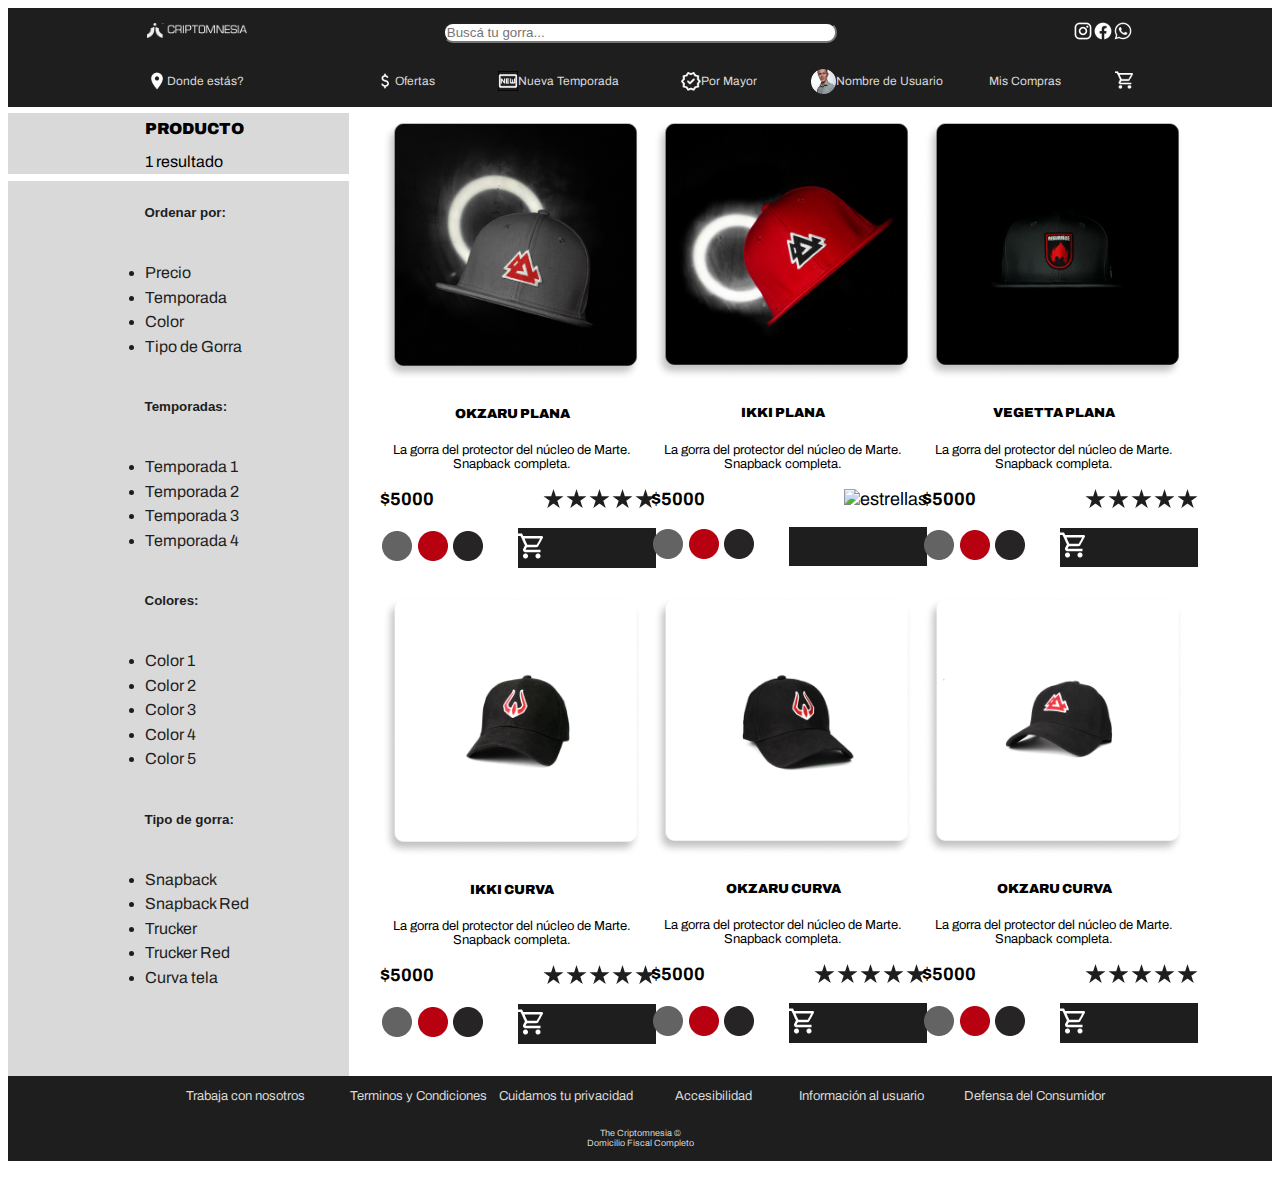
==== pages/Producto.html @ c7fccc79 "Media Query en Móvil Footer" ====
<!DOCTYPE html>
<html lang="es">
  <head>
    <meta charset="UTF-8" />
    <meta http-equiv="X-UA-Compatible" content="IE=edge" />
    <meta name="viewport" content="width=device-width, initial-scale=1.0" />
    <link href="https://cdn.jsdelivr.net/npm/bootstrap@5.3.0/dist/css/bootstrap.min.css" rel="stylesheet" integrity="sha384-9ndCyUaIbzAi2FUVXJi0CjmCapSmO7SnpJef0486qhLnuZ2cdeRhO02iuK6FUUVM" crossorigin="anonymous">
    <link rel="stylesheet" href="../Css/style.css" />
    <link href="https://fonts.googleapis.com/css2?family=Archivo&display=swap"
      rel="stylesheet"/>
    <title>The Criptomnesia ®</title>
  </head>
  <body class="containerbodygrid">
    <header class="header1">
      <div class="separadorheader">
        <div class="itemsheader1">
          <a href="../index.html" target="_blank">
            <img src="../Imagenes/LogoHeader.png" width="100" alt="Logo de la empresa" />
          </a>
        </div>
        <div class="itemsheader2">
          <input
            class="inputbuscador"
            type="text"
            placeholder="Buscá tu gorra..."
          />
        </div>
        <div class="itemsheader3">
          <a href="https://www.instagram.com/criptomnesia_/" target="_blank"
            ><img src="../Imagenes/instagram.png" width="20" alt="Instagram"
          /></a>
          <a href="https://www.instagram.com/criptomnesia_/" target="_blank"
            ><img src="../Imagenes/Facebook.png" width="20" alt="Facebook"
          /></a>
          <a href="https://www.instagram.com/criptomnesia_/" target="_blank"
            ><img src="../Imagenes/Wapp.png" width="20" alt="Wapp"
          /></a>
        </div>
      </div>
        <nav class="navigator">
          <div class="navubication">
            <a href="pages/Donde.html">
              <ul class="ulalineado">
                <li class="lialineado">
                  <img src="../Imagenes/Ubicacion.png" width="20" alt="Ubicación" />
                </li>
                <li class="lialineado">Donde estás?</li>
              </ul>
            </a>
          </div>
          <div class="navshortcuts">
            <a href="">
              <ul class="ulalineado">
              <li class="lialineado">
                <img src="../Imagenes/Oferta.png" width="20" alt="Buscar oferta" />
              </li>
              <li class="lialineado">Ofertas</li>
              </ul>
              </a>
            <a href="">
              <ul class="ulalineado">
                <li class="lialineado">
                <img src="../Imagenes/NuevaTemporada.png" width="20" alt="Buscar nueva temporada"/></li>
                <li class="lialineado"> Nueva Temporada</li>
              </ul>
              </a>
            <a href="">
              <ul class="ulalineado">
               <li class="lialineado">
                <img src="../Imagenes/PorMayor.png" width="20" alt="Buscar por mayor" /></li> 
                <li class="lialineado">Por Mayor
              </li>
              </ul>
              </a>
          </div>
          <div class="navperfil">
            <a href="pages/Mi Cuenta.html">
            <ul class="ulalineado">
             <li class="lialineado">
              <img src="../Imagenes/usuario1.png" width="25" alt="foto de perfil" /></li> 
              <li class="lialineado">Nombre de Usuario
            </li>
            </ul>
            </a>
            <a href="../pages/Mis Compras"><li class="lialineado">Mis Compras   
            </li>
            </a>
          </div>
          <div class="navbuy">
            <span class="spannav">
              <a href=""> <img src="../Imagenes/Carrito.png" width="18" alt="" /></a>
            </span>
          </div>
        </nav>
      </div>
    </header>
    <main class="maingeneral">
      <section class="sitefilter">
        <div class="contenedor1">
          <h3 class="subtitle1"><b>PRODUCTO</b></h3>
          <p class="resultados">1 resultado</p>
        </div>
        <!--Inicio de filtros  -->
        <div class="contenedor1">
          <div class="accordion" id="accordionExample">
            <div class="accordion-item">
              <h2 class="accordion-header">
                <button class="accordion-button" type="button" data-bs-toggle="collapse" data-bs-target="#collapseOne" aria-expanded="true" aria-controls="collapseOne">
                  <b>Ordenar por:</b>
                </button>
              </h2>
              <div id="collapseOne" class="accordion-collapse collapse show" data-bs-parent="#accordionExample">
                <div class="accordion-body">
                  <a href="#"><li class="acordion-option">Precio</li></a>
                  <a href="#"><li class="acordion-option">Temporada</li></a>
                  <a href="#"><li class="acordion-option">Color</li></a>
                  <a href="#"><li class="acordion-option">Tipo de Gorra</li></a>
                </div>
              </div>
            </div>
          </div>  
          <div class="accordion" id="accordionExample">
            <div class="accordion-item">
              <h2 class="accordion-header">
                <button class="accordion-button collapsed" type="button" data-bs-toggle="collapse" data-bs-target="#collapseTwo" aria-expanded="false" aria-controls="collapseTwo">
                  <b>Temporadas:</b>
                </button>
              </h2>
              <div id="collapseTwo" class="accordion-collapse collapse" data-bs-parent="#accordionExample">
                <div class="accordion-body">
                  <a href="#"><li class="acordion-option">Temporada 1</li></a>
                  <a href="#"><li class="acordion-option">Temporada 2</li></a>
                  <a href="#"><li class="acordion-option">Temporada 3</li></a>
                  <a href="#"><li class="acordion-option">Temporada 4</li></a>
                </div> 
              </div>      
            </div>
          </div>      
          <div class="accordion" id="accordionExample">
            <div class="accordion-item">
              <h2 class="accordion-header">
                <button class="accordion-button collapsed" type="button" data-bs-toggle="collapse" data-bs-target="#collapseThree" aria-expanded="false" aria-controls="collapseThree">
                  <b>Colores:</b>
                </button>
              </h2>
              <div id="collapseThree" class="accordion-collapse collapse" data-bs-parent="#accordionExample">
                <div class="accordion-body">
                  <a href="#"><li class="acordion-option">Color 1</li></a>
                  <a href="#"><li class="acordion-option">Color 2</li></a>
                  <a href="#"><li class="acordion-option">Color 3</li></a>
                  <a href="#"><li class="acordion-option">Color 4</li></a>
                  <a href="#"><li class="acordion-option">Color 5</li></a>
                </div>
              </div>
            </div>
          </div>    
          <div class="accordion" id="accordionExample">
            <div class="accordion-item">
              <h2 class="accordion-header">
                <button class="accordion-button collapsed" type="button" data-bs-toggle="collapse" data-bs-target="#collapseFor" aria-expanded="false" aria-controls="collapseFor">
                  <b>Tipo de gorra:</b>
                </button>
              </h2>
              <div id="collapseFor" class="accordion-collapse collapse" data-bs-parent="#accordionExample">
                <div class="accordion-body">
                    <a href="#"><li class="acordion-option">Snapback</li></a>
                    <a href="#"><li class="acordion-option">Snapback Red</li></a>
                    <a href="#"><li class="acordion-option">Trucker</li></a>
                    <a href="#"><li class="acordion-option">Trucker Red</li></a>
                    <a href="#"><li class="acordion-option">Curva tela</li></a>
                </div>
              </div>
            </div>
          </div> 
        </div>
        <!--Fin de filtros  -->
      </section><!-- Inicio de Cards -->
      <section class="product1">
        <div class="card" style="width: 18rem;">
          <a href="pages/Producto.html"><img src="../Imagenes/Gorra1.png" width="260" class="card-img-top1" alt="gorra1"></a>
          <div class="card-body">
            <h5 class="card-title"><b>OKZARU PLANA</b></h5>
            <p class="card-text">La gorra del protector del núcleo de Marte. Snapback completa.</p>
            <p class="precio1"><b>$5000</b><img class="stars" src="../Imagenes/Estrellas.png" alt="estrellas"></p>
            <p class="precio1"><span class="colors"><img class="ubicolor" src="../Imagenes/colorgris.png" alt="color1"><img class="ubicolor" src="../Imagenes/colorrojo.png" alt="color2"><img class="ubicolor" src="../Imagenes/colornegro.png" alt="color3"></span>
            <a href="#" class="btn btn-primary"><img src="../Imagenes/Carrito.png" alt=""></a></p>
          </div>
          </div>
        <div class="card" style="width: 18rem;">
          <a href="pages/Producto.html"><img src="../Imagenes/Gorra2.png" width="260" class="card-img-top1" alt="gorra1"></a>
          <div class="card-body">
            <h5 class="card-title"><b>IKKI PLANA</b></h5>
            <p class="card-text">La gorra del protector del núcleo de Marte. Snapback completa.</p>
            <p class="precio1"><b>$5000</b><img class="stars" src="Imagenes/Estrellas.png" alt="estrellas"></p>
            <p class="precio1"><span class="colors"><img class="ubicolor" src="../Imagenes/colorgris.png" alt="color1"><img class="ubicolor" src="../Imagenes/colorrojo.png" alt="color2"><img class="ubicolor" src="../Imagenes/colornegro.png" alt="color3"></span>
            <a href="#" class="btn btn-primary"><img src="Imagenes/Carrito.png" alt=""></a></p>
            </div>  
          </div>
        <div class="card" style="width: 18rem;">
          <a href="pages/Producto.html"><img src="../Imagenes/Gorra3.png" width="260" class="card-img-top1" alt="gorra1"></a>
          <div class="card-body">
            <h5 class="card-title"><b>VEGETTA PLANA</b></h5>
            <p class="card-text">La gorra del protector del núcleo de Marte. Snapback completa.</p>
            <p class="precio1"><b>$5000</b><img class="stars" src="../Imagenes/Estrellas.png" alt="estrellas"></p>
            <p class="precio1"><span class="colors"><img class="ubicolor" src="../Imagenes/colorgris.png" alt="color1"><img class="ubicolor" src="../Imagenes/colorrojo.png" alt="color2"><img class="ubicolor" src="../Imagenes/colornegro.png" alt="color3"></span>
            <a href="#" class="btn btn-primary"><img src="../Imagenes/Carrito.png" alt=""></a></p>
          </div>
          </div>
        <div class="card" style="width: 18rem;">
          <a href="pages/Producto.html"><img src="../Imagenes/Gorra4.png" width="260" class="card-img-top1" alt="gorra1"></a>
          <div class="card-body">
            <h5 class="card-title"><b>IKKI CURVA</b></h5>
            <p class="card-text">La gorra del protector del núcleo de Marte. Snapback completa.</p>
            <p class="precio1"><b>$5000</b><img class="stars" src="../Imagenes/Estrellas.png" alt="estrellas"></p>
            <p class="precio1"><span class="colors"><img class="ubicolor" src="../Imagenes/colorgris.png" alt="color1"><img class="ubicolor" src="../Imagenes/colorrojo.png" alt="color2"><img class="ubicolor" src="../Imagenes/colornegro.png" alt="color3"></span>
            <a href="#" class="btn btn-primary"><img src="../Imagenes/Carrito.png" alt=""></a></p>
          </div>
        </div> 
        <div class="card" style="width: 18rem;">
          <a href="pages/Producto.html"><img src="../Imagenes/Gorra5.png" width="260" class="card-img-top1" alt="gorra1"></a>
          <div class="card-body">
            <h5 class="card-title"><b>OKZARU CURVA</b></h5>
            <p class="card-text">La gorra del protector del núcleo de Marte. Snapback completa.</p>
            <p class="precio1"><b>$5000</b><img class="stars" src="../Imagenes/Estrellas.png" alt="estrellas"></p>
            <p class="precio1"><span class="colors"><img class="ubicolor" src="../Imagenes/colorgris.png" alt="color1"><img class="ubicolor" src="../Imagenes/colorrojo.png" alt="color2"><img class="ubicolor" src="../Imagenes/colornegro.png" alt="color3"></span>
            <a href="#" class="btn btn-primary"><img src="../Imagenes/Carrito.png" alt=""></a></p>
          </div>
        </div>  
        <div class="card" style="width: 18rem;">
          <a href="pages/Producto.html"><img src="../Imagenes/Gorra6.png" width="260" class="card-img-top1" alt="gorra1"></a>
          <div class="card-body">
            <h5 class="card-title"><b>OKZARU CURVA</b></h5>
            <p class="card-text">La gorra del protector del núcleo de Marte. Snapback completa.</p>
            <p class="precio1"><b>$5000</b><img class="stars" src="../Imagenes/Estrellas.png" alt="estrellas"></p>
            <p class="precio1"><span class="colors"><img class="ubicolor" src="../Imagenes/colorgris.png" alt="color1"><img class="ubicolor" src="../Imagenes/colorrojo.png" alt="color2"><img class="ubicolor" src="../Imagenes/colornegro.png" alt="color3"></span>
            <a href="#" class="btn btn-primary"><img src="../Imagenes/Carrito.png" alt=""></a></p>
          </div><!-- Fin de Cards -->
        </div>
      </section>
    </main>
    <footer class="footernegro"><!-- Inicio Footer  -->
      <div class="footerinfo">
          <p class="info1"><a href="#"> Trabaja con nosotros</a></p>
          <p class="info1"><a href="#"> Terminos y Condiciones</a></p>
          <p class="info1"><a href="#"> Cuidamos tu privacidad</a></p>
          <p class="info1"><a href="#"> Accesibilidad</a></p>
          <p class="info1"><a href="#"> Información al usuario</a></p>
          <p class="info1"><a href="#"> Defensa del Consumidor</a></p>
      </div>
      <div class="footercr">
        <p class="info2">The Criptomnesia ©</p>
        <p class="info2">Domicilio Fiscal Completo</p>
      </div><!-- Fin Footer -->
    </footer>
  <script src="https://cdn.jsdelivr.net/npm/bootstrap@5.3.0/dist/js/bootstrap.bundle.min.js" integrity="sha384-geWF76RCwLtnZ8qwWowPQNguL3RmwHVBC9FhGdlKrxdiJJigb/j/68SIy3Te4Bkz" crossorigin="anonymous"></script>  
  </body>
</html>
---- Css/style.css ----
@media (min-width: 1024px) {
  .containerbodygrid {
    display: grid;
    margin-bottom: 3%;
  }

  .header1 {
    background-color: #1e1e1e;
    font-family: "Archivo", sans-serif;
    list-style-type: none;
  }

  .separadorheader {
    display: grid;
    grid-template-columns: 30% 40% 30%;
    justify-content: center;
    align-content: center;
    padding: 1%;
    margin-left: 10%;
    margin-right: 10%;
  }

  .itemsheader1 {
    display: flex;
    justify-self: left;
    align-self: center;
  }

  .itemsheader2 {
    display: flex;
    justify-self: space-around;
    align-self: center;
  }

  .inputbuscador {
    width: 100%;
    border-radius: 10px;
  }

  .itemsheader3 {
    display: flex;
    justify-self: right;
    align-self: center;
    margin-left: 100px;
  }
  .imgredes {
    margin-left: 500px;
    margin-right: 500px;
  }

  .navperfil {
    display: flex;
    flex-wrap: wrap;
    align-items: center;
    justify-content: space-around;
  }

  .navbuy {
    display: flex;
    flex-wrap: wrap;
    align-items: center;
    justify-content: right;
  }

  .ulalineado {
    display: flex;
    margin: 0;
    padding: 0;
  }

  .navubication {
    display: flex;
    align-items: center;
    justify-content: left;
    margin: 0;
    padding: 0;
  }
  .lialineado {
    display: flex;
    align-self: center;
    text-align: center;
  }
  .card {
    font-family: "Archivo", sans-serif;
    text-align: center;
    justify-content: center;
    border: none;
    padding: 2%;
  }
  .card-body {
    padding: 0;
    margin: 0;
  }
  .card-text {
    font-size: small;
  }
  .btn-primary {
    background-color: #1e1e1e;
    border-color: #1e1e1e;
    justify-content: right;
  }

  .btn:hover {
    background-color: gray;
    color: none;
    border-color: gray;
  }
  .navigator {
    background-color: #1e1e1e;
    display: grid;
    grid-template-columns: 20% 45% 30% 05%;
    justify-content: center;
    align-content: center;
    margin-left: 10%;
    margin-right: 10%;
    font-size: 09pt;
    padding: 1%;
  }
  .navshortcuts {
    display: flex;
    flex-wrap: wrap;
    align-items: center;
    justify-content: space-around;
  }
  .boton_header {
    background-color: #1e1e1e;
  }
  .product1 {
    margin: 01%;
    margin-right: 10%;
    display: grid;
    grid-template-columns: 33% 33% 33%;
    justify-content: center;
  }
  .contenedor1 {
    background-color: #d9d9d9;
    margin-top: 02%;
  }
  .subtitle1 {
    font-family: "Archivo", sans-serif;
    font-size: medium;
    margin-left: 40%;
    text-align: left;
    margin-top: 2%;
  }
  .resultados {
    font-family: "Archivo", sans-serif;
    font-size: medium;
    margin-left: 40%;
  }

  .maingeneral {
    display: grid;
    grid-template-columns: 27% 73%;
    justify-content: center;
  }

  .sitefilter {
    display: grid;
    grid-template-rows: 7% 93%;
  }
  .precio1 {
    display: grid;
    grid-template-columns: 50% 50%;
    font-size: large;
    text-align: left;
    margin-left: 4%;
  }

  .stars {
    justify-self: right;
  }

  .colors {
    justify-content: left;
    align-items: center;
  }

  .ubicolor {
    margin: 2%;
    align-content: center;
  }

  .accordion-header {
    font-family: "Archivo", sans-serif;
    font-size: medium;
    margin-left: 40%;
  }
  .accordion-body {
    font-family: "Archivo", sans-serif;
    margin-left: 40%;
    color: #1e1e1e;
    outline: none;
    padding: 5%;
    padding-left: 0;
  }

  .acordion-option {
    font-family: "Archivo", sans-serif;
    text-decoration: none;
    color: #1e1e1e;
    font-size: medium;
    padding: 2%;
    padding-left: 0;
  }

  .info1 {
    font-family: "Archivo", sans-serif;
    font-weight: 400;
    color: #d9d9d9;
    font-size: small;
    text-align: center;
    margin: 0%;
  }
  .accordion-item {
    border: none;
    background-color: #d9d9d9;
  }

  .accordion-button {
    border: none;
    color: #1e1e1e;
    background-color: #d9d9d9;
    outline: none;
    padding: 5%;
    padding-left: 0;
  }

  .accordion-button:focus {
    outline: none;
    box-shadow: none;
  }

  .accordion-button[aria-expanded="true"] {
    background-color: transparent;
    color: #1e1e1e;
  }

  .info2 {
    font-family: "Archivo", sans-serif;
    font-weight: 400;
    color: #d9d9d9;
    font-size: xx-small;
    text-align: center;
    margin: 0%;
  }

  .footernegro {
    background-color: #1e1e1e;
    display: grid;
  }

  .footerinfo {
    display: grid;
    grid-template-columns: 20% 15% 15% 15% 15% 20%;
    padding: 1%;
    margin-left: 10%;
    margin-right: 10%;
  }

  .footercr {
    justify-content: center;
    text-align: center;
    padding: 1%;
    margin-left: 10%;
    margin-right: 10%;
  }

  a:link {
    text-decoration: none;
    color: #d9d9d9;
    align-items: center;
    align-content: center;
    justify-content: center;
  }
  a:hover {
    color: #d9d9d9;
    font-family: "Archivo", sans-serif;
    text-decoration: none;
  }
  a:visited {
    color: #d9d9d9;
    font-family: "Archivo", sans-serif;
    text-decoration: none;
  }
}
@media (min-width: 768px) and (max-width: 1024px) {
  /* Estilos para tablet */
  .containerbodygrid {
    display: grid;
    margin-bottom: 3%;
  }

  .header1 {
    background-color: #1e1e1e;
    font-family: "Archivo", sans-serif;
    list-style-type: none;
  }

  .separadorheader {
    display: grid;
    grid-template-columns: 30% 40% 30%;
    justify-content: center;
    align-content: center;
    padding: 1%;
    margin-left: 5%;
    margin-right: 5%;
  }

  .itemsheader1 {
    display: flex;
    justify-self: left;
    align-self: center;
  }

  .itemsheader2 {
    display: flex;
    justify-self: space-around;
    align-self: center;
  }

  .inputbuscador {
    width: 100%;
    border-radius: 10px;
  }

  .itemsheader3 {
    display: flex;
    justify-self: right;
    align-self: center;
    margin-left: 100px;
  }
  .imgredes {
    margin-left: 500px;
    margin-right: 500px;
  }

  .navperfil {
    display: flex;
    flex-wrap: wrap;
    align-items: center;
    justify-content: space-around;
  }

  .navbuy {
    display: flex;
    flex-wrap: wrap;
    align-items: center;
    justify-content: right;
  }

  .ulalineado {
    display: flex;
    margin: 0;
    padding: 0;
  }

  .navubication {
    display: flex;
    align-items: center;
    justify-content: left;
    margin: 0;
    padding: 0;
  }
  .lialineado {
    display: flex;
    align-self: center;
    text-align: center;
  }
  .card {
    font-family: "Archivo", sans-serif;
    text-align: center;
    justify-content: right;
    border: none;
    padding: 2%;
  }
  .card-body {
    padding: 0;
    margin: 0;
  }
  .card-text {
    font-size: small;
  }
  .btn-primary {
    background-color: #1e1e1e;
    border-color: #1e1e1e;
    justify-content: right;
  }

  .btn:hover {
    background-color: gray;
    color: none;
    border-color: gray;
  }
  .navigator {
    background-color: #1e1e1e;
    display: grid;
    grid-template-columns: 20% 45% 30% 05%;
    justify-content: center;
    align-content: center;
    margin-left: 5%;
    margin-right: 5%;
    font-size: 09pt;
    padding: 1%;
  }
  .navshortcuts {
    display: flex;
    flex-wrap: wrap;
    align-items: center;
    justify-content: space-around;
  }
  .boton_header {
    background-color: #1e1e1e;
  }
  .product1 {
    margin: 01%;
    margin-right: 5%;
    display: grid;
    grid-template-columns: 50% 50%;
    justify-content: right;
  }
  .contenedor1 {
    background-color: #d9d9d9;
    margin-top: 02%;
  }
  .subtitle1 {
    font-family: "Archivo", sans-serif;
    font-size: medium;
    margin-left: 25%;
    text-align: left;
    margin-top: 2%;
  }
  .resultados {
    font-family: "Archivo", sans-serif;
    font-size: medium;
    margin-left: 25%;
  }

  .maingeneral {
    display: grid;
    grid-template-columns: 27% 73%;
    justify-content: center;
  }

  .sitefilter {
    display: grid;
    grid-template-rows: 7% 93%;
  }
  .precio1 {
    display: grid;
    grid-template-columns: 50% 50%;
    font-size: large;
    text-align: left;
    margin-left: 4%;
  }

  .stars {
    justify-self: right;
  }

  .colors {
    justify-content: left;
    align-items: center;
  }

  .ubicolor {
    margin: 2%;
    align-content: center;
  }

  .accordion-header {
    font-family: "Archivo", sans-serif;
    font-size: medium;
    margin-left: 25%;
  }
  .accordion-body {
    font-family: "Archivo", sans-serif;
    margin-left: 25%;
    color: #1e1e1e;
    outline: none;
    padding: 5%;
    padding-left: 0;
  }

  .acordion-option {
    font-family: "Archivo", sans-serif;
    text-decoration: none;
    color: #1e1e1e;
    font-size: medium;
    padding: 2%;
    padding-left: 0;
  }

  .info1 {
    font-family: "Archivo", sans-serif;
    font-weight: 400;
    color: #d9d9d9;
    font-size: x-small;
    text-align: center;
    margin: 0%;
  }
  .accordion-item {
    border: none;
    background-color: #d9d9d9;
  }

  .accordion-button {
    border: none;
    color: #1e1e1e;
    background-color: #d9d9d9;
    outline: none;
    padding: 5%;
    padding-left: 0;
  }

  .accordion-button:focus {
    outline: none;
    box-shadow: none;
  }

  .accordion-button[aria-expanded="true"] {
    background-color: transparent;
    color: #1e1e1e;
  }

  .info2 {
    font-family: "Archivo", sans-serif;
    font-weight: 400;
    color: #d9d9d9;
    font-size: xx-small;
    text-align: center;
    margin: 0%;
  }

  .footernegro {
    background-color: #1e1e1e;
    display: grid;
  }

  .footerinfo {
    display: grid;
    grid-template-columns: 20% 15% 15% 15% 15% 20%;
    padding: 1%;
    margin-left: 5%;
    margin-right: 5%;
  }

  .footercr {
    justify-content: center;
    text-align: center;
    padding: 1%;
    margin-left: 5%;
    margin-right: 5%;
  }

  a:link {
    text-decoration: none;
    color: #d9d9d9;
    align-items: center;
    align-content: center;
    justify-content: center;
  }
  a:hover {
    color: #d9d9d9;
    font-family: "Archivo", sans-serif;
    text-decoration: none;
  }
  a:visited {
    color: #d9d9d9;
    font-family: "Archivo", sans-serif;
    text-decoration: none;
  }
}
@media (max-width: 768px) {
  /* Estilos para tablet */
  .containerbodygrid {
    display: grid;
    margin-bottom: 3%;
  }

  .header1 {
    background-color: #1e1e1e;
    font-family: "Archivo", sans-serif;
    list-style-type: none;
  }

  .separadorheader {
    display: grid;
    grid-template-columns: 50% 50%;
    justify-content: center;
    align-content: center;
    padding: 1%;
    margin-left: 2%;
    margin-right: 2%;
  }

  .itemsheader1 {
    display: flex;
    justify-self: left;
    align-self: center;
  }

  .itemsheader2 {
    display: none;
  }

  .inputbuscador {
    width: none;
    border-radius: 10px;
  }

  .itemsheader3 {
    display: flex;
    justify-self: right;
    align-self: center;
    margin-left: 5%;
  }
  .imgredes {
    margin-left: 500px;
    margin-right: 500px;
  }

  .navperfil {
    display: flex;
    flex-wrap: wrap;
    align-items: center;
    justify-content: space-around;
  }

  .navbuy {
    display: flex;
    flex-wrap: wrap;
    align-items: center;
    justify-content: right;
  }

  .ulalineado {
    display: flex;
    margin: 0;
    padding: 0;
  }

  .navubication {
    display: flex;
    align-items: center;
    justify-content: left;
    margin: 0;
    padding: 0;
  }
  .lialineado {
    display: flex;
    align-self: center;
    text-align: center;
  }
  .card {
    font-family: "Archivo", sans-serif;
    text-align: center;
    justify-content: right;
    border: none;
    padding: 2%;
  }
  .card-body {
    padding: 0;
    margin: 0;
  }
  .card-text {
    font-size: small;
  }
  .btn-primary {
    background-color: #1e1e1e;
    border-color: #1e1e1e;
    justify-content: right;
  }

  .btn:hover {
    background-color: gray;
    color: none;
    border-color: gray;
  }
  .navigator {
    background-color: #1e1e1e;
    display: grid;
    grid-template-columns: 20% 45% 30% 05%;
    justify-content: center;
    align-content: center;
    margin-left: 5%;
    margin-right: 5%;
    font-size: 09pt;
    padding: 1%;
  }
  .navshortcuts {
    display: flex;
    flex-wrap: wrap;
    align-items: center;
    justify-content: space-around;
  }
  .boton_header {
    background-color: #1e1e1e;
  }
  .product1 {
    margin: 01%;
    margin-right: 5%;
    display: grid;
    grid-template-columns: 100%;
    justify-content: right;
  }
  .contenedor1 {
    background-color: #d9d9d9;
    margin-top: 00%;
  }
  .subtitle1 {
    font-family: "Archivo", sans-serif;
    font-size: medium;
    margin-left: 25%;
    text-align: left;
    margin-top: 0%;
  }
  .resultados {
    font-family: "Archivo", sans-serif;
    font-size: medium;
    margin-left: 25%;
  }

  .maingeneral {
    display: grid;
    grid-template-rows: 30px auto;
    justify-content: center;
  }

  .sitefilter {
    display: grid;
    grid-template-rows: auto;
  }
  .precio1 {
    display: grid;
    grid-template-columns: 50% 50%;
    font-size: small;
    text-align: left;
    margin-left: none;
  }

  .stars {
    justify-self: right;
  }

  .colors {
    justify-content: left;
    align-items: center;
  }

  .ubicolor {
    margin: 2%;
    align-content: center;
  }

  .accordion-header {
    font-family: "Archivo", sans-serif;
    font-size: medium;
    margin-left: 25%;
  }
  .accordion-body {
    font-family: "Archivo", sans-serif;
    margin-left: 25%;
    color: #1e1e1e;
    outline: none;
    padding: 5%;
    padding-left: 0;
  }

  .acordion-option {
    font-family: "Archivo", sans-serif;
    text-decoration: none;
    color: #1e1e1e;
    font-size: medium;
    padding: 2%;
    padding-left: 0;
  }

  .info1 {
    font-family: "Archivo", sans-serif;
    font-weight: 400;
    color: #d9d9d9;
    font-size: x-small;
    text-align: center;
    padding: 2%;
    margin: 2%;
  }
  .accordion-item {
    border: none;
    background-color: #d9d9d9;
  }

  .accordion-button {
    border: none;
    color: #1e1e1e;
    background-color: #d9d9d9;
    outline: none;
    padding: 5%;
    padding-left: 0;
  }

  .accordion-button:focus {
    outline: none;
    box-shadow: none;
  }

  .accordion-button[aria-expanded="true"] {
    background-color: transparent;
    color: #1e1e1e;
  }

  .info2 {
    font-family: "Archivo", sans-serif;
    font-weight: 400;
    color: #d9d9d9;
    font-size: xx-small;
    text-align: center;
    margin: 0%;
  }

  .footernegro {
    background-color: #1e1e1e;
    display: grid;
  }

  .footerinfo {
    display: grid;
    grid-template-columns: 30% 40% 30%;
    padding: 1%;
    margin-left: 1%;
    margin-right: 1%;
    border: 1px;
    border-right: 0px;
    border-left: 0px;
    border-color: #d9d9d9;
    border-style: solid;
  }

  .footercr {
    justify-content: center;
    text-align: center;
    padding: 1%;
    margin-left: 1%;
    margin-right: 1%;
  }

  a:link {
    text-decoration: none;
    color: #d9d9d9;
    align-items: center;
    align-content: center;
    justify-content: center;
  }
  a:hover {
    color: #d9d9d9;
    font-family: "Archivo", sans-serif;
    text-decoration: none;
  }
  a:visited {
    color: #d9d9d9;
    font-family: "Archivo", sans-serif;
    text-decoration: none;
  }
}
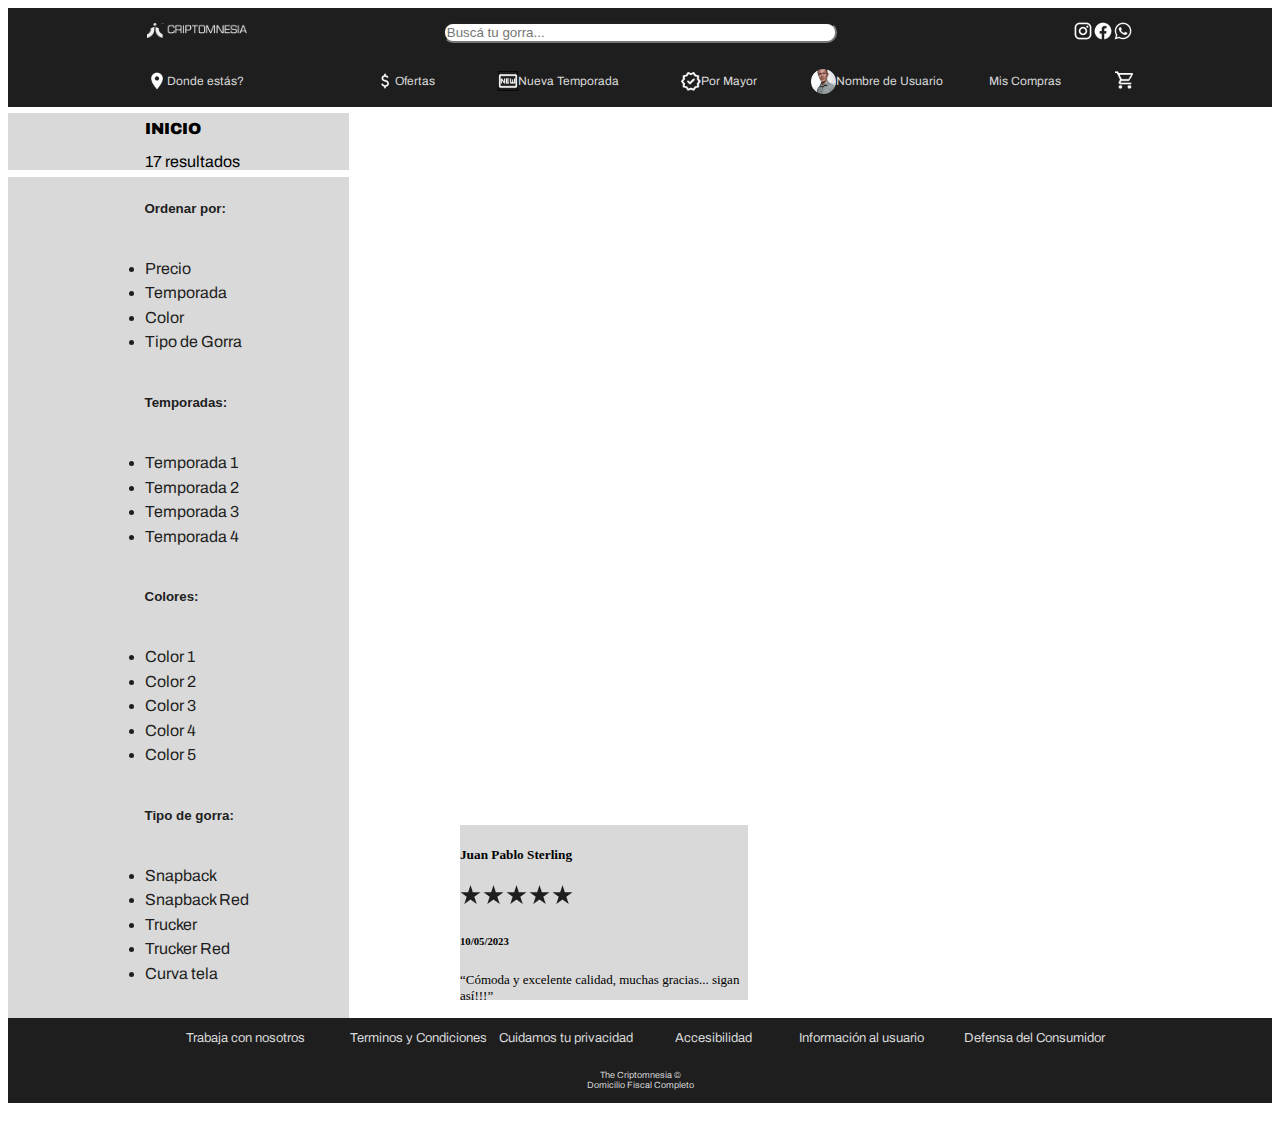
==== commit d60c27f7: "Main de Page-Producto" ====
--- a/pages/Producto.html
+++ b/pages/Producto.html
@@ -96,10 +96,10 @@
     </header>
     <main class="maingeneral">
       <section class="sitefilter">
-        <div class="contenedor1">
-          <h3 class="subtitle1"><b>PRODUCTO</b></h3>
-          <p class="resultados">1 resultado</p>
-        </div>
+        <div class="contenedor1"><!-- Inicio Donde estoy -->
+            <h3 class="subtitle1"><b>INICIO</b></h3>
+            <p class="resultados">17 resultados</p>
+          </div>
         <!--Inicio de filtros  -->
         <div class="contenedor1">
           <div class="accordion" id="accordionExample">
@@ -173,70 +173,19 @@
             </div>
           </div> 
         </div>
-        <!--Fin de filtros  -->
-      </section><!-- Inicio de Cards -->
-      <section class="product1">
-        <div class="card" style="width: 18rem;">
-          <a href="pages/Producto.html"><img src="../Imagenes/Gorra1.png" width="260" class="card-img-top1" alt="gorra1"></a>
-          <div class="card-body">
-            <h5 class="card-title"><b>OKZARU PLANA</b></h5>
-            <p class="card-text">La gorra del protector del núcleo de Marte. Snapback completa.</p>
-            <p class="precio1"><b>$5000</b><img class="stars" src="../Imagenes/Estrellas.png" alt="estrellas"></p>
-            <p class="precio1"><span class="colors"><img class="ubicolor" src="../Imagenes/colorgris.png" alt="color1"><img class="ubicolor" src="../Imagenes/colorrojo.png" alt="color2"><img class="ubicolor" src="../Imagenes/colornegro.png" alt="color3"></span>
-            <a href="#" class="btn btn-primary"><img src="../Imagenes/Carrito.png" alt=""></a></p>
-          </div>
-          </div>
-        <div class="card" style="width: 18rem;">
-          <a href="pages/Producto.html"><img src="../Imagenes/Gorra2.png" width="260" class="card-img-top1" alt="gorra1"></a>
-          <div class="card-body">
-            <h5 class="card-title"><b>IKKI PLANA</b></h5>
-            <p class="card-text">La gorra del protector del núcleo de Marte. Snapback completa.</p>
-            <p class="precio1"><b>$5000</b><img class="stars" src="Imagenes/Estrellas.png" alt="estrellas"></p>
-            <p class="precio1"><span class="colors"><img class="ubicolor" src="../Imagenes/colorgris.png" alt="color1"><img class="ubicolor" src="../Imagenes/colorrojo.png" alt="color2"><img class="ubicolor" src="../Imagenes/colornegro.png" alt="color3"></span>
-            <a href="#" class="btn btn-primary"><img src="Imagenes/Carrito.png" alt=""></a></p>
-            </div>  
-          </div>
-        <div class="card" style="width: 18rem;">
-          <a href="pages/Producto.html"><img src="../Imagenes/Gorra3.png" width="260" class="card-img-top1" alt="gorra1"></a>
-          <div class="card-body">
-            <h5 class="card-title"><b>VEGETTA PLANA</b></h5>
-            <p class="card-text">La gorra del protector del núcleo de Marte. Snapback completa.</p>
-            <p class="precio1"><b>$5000</b><img class="stars" src="../Imagenes/Estrellas.png" alt="estrellas"></p>
-            <p class="precio1"><span class="colors"><img class="ubicolor" src="../Imagenes/colorgris.png" alt="color1"><img class="ubicolor" src="../Imagenes/colorrojo.png" alt="color2"><img class="ubicolor" src="../Imagenes/colornegro.png" alt="color3"></span>
-            <a href="#" class="btn btn-primary"><img src="../Imagenes/Carrito.png" alt=""></a></p>
-          </div>
-          </div>
-        <div class="card" style="width: 18rem;">
-          <a href="pages/Producto.html"><img src="../Imagenes/Gorra4.png" width="260" class="card-img-top1" alt="gorra1"></a>
-          <div class="card-body">
-            <h5 class="card-title"><b>IKKI CURVA</b></h5>
-            <p class="card-text">La gorra del protector del núcleo de Marte. Snapback completa.</p>
-            <p class="precio1"><b>$5000</b><img class="stars" src="../Imagenes/Estrellas.png" alt="estrellas"></p>
-            <p class="precio1"><span class="colors"><img class="ubicolor" src="../Imagenes/colorgris.png" alt="color1"><img class="ubicolor" src="../Imagenes/colorrojo.png" alt="color2"><img class="ubicolor" src="../Imagenes/colornegro.png" alt="color3"></span>
-            <a href="#" class="btn btn-primary"><img src="../Imagenes/Carrito.png" alt=""></a></p>
-          </div>
-        </div> 
-        <div class="card" style="width: 18rem;">
-          <a href="pages/Producto.html"><img src="../Imagenes/Gorra5.png" width="260" class="card-img-top1" alt="gorra1"></a>
-          <div class="card-body">
-            <h5 class="card-title"><b>OKZARU CURVA</b></h5>
-            <p class="card-text">La gorra del protector del núcleo de Marte. Snapback completa.</p>
-            <p class="precio1"><b>$5000</b><img class="stars" src="../Imagenes/Estrellas.png" alt="estrellas"></p>
-            <p class="precio1"><span class="colors"><img class="ubicolor" src="../Imagenes/colorgris.png" alt="color1"><img class="ubicolor" src="../Imagenes/colorrojo.png" alt="color2"><img class="ubicolor" src="../Imagenes/colornegro.png" alt="color3"></span>
-            <a href="#" class="btn btn-primary"><img src="../Imagenes/Carrito.png" alt=""></a></p>
-          </div>
+      </section><!--Fin de filtros  -->
+      <section class="productcap"><!-- Inicio de Producto -->
+        <div></div>
+        <div class="comments">
+            <div class="card1" style="width: 18rem;">
+                <div class="card-body">
+                <h5 class="card-title">Juan Pablo Sterling</h5> <img src="../Imagenes/Estrellas.png" alt="estrellas">
+                <h6 class="card-subtitle mb-2 text-body-secondary">10/05/2023</h6>
+                <p class="card-text">“Cómoda y excelente calidad, muchas gracias... sigan así!!!”</p>
+                </div>
+            </div> 
         </div>  
-        <div class="card" style="width: 18rem;">
-          <a href="pages/Producto.html"><img src="../Imagenes/Gorra6.png" width="260" class="card-img-top1" alt="gorra1"></a>
-          <div class="card-body">
-            <h5 class="card-title"><b>OKZARU CURVA</b></h5>
-            <p class="card-text">La gorra del protector del núcleo de Marte. Snapback completa.</p>
-            <p class="precio1"><b>$5000</b><img class="stars" src="../Imagenes/Estrellas.png" alt="estrellas"></p>
-            <p class="precio1"><span class="colors"><img class="ubicolor" src="../Imagenes/colorgris.png" alt="color1"><img class="ubicolor" src="../Imagenes/colorrojo.png" alt="color2"><img class="ubicolor" src="../Imagenes/colornegro.png" alt="color3"></span>
-            <a href="#" class="btn btn-primary"><img src="../Imagenes/Carrito.png" alt=""></a></p>
-          </div><!-- Fin de Cards -->
-        </div>
-      </section>
+      </section> <!-- Fin de Producto -->
     </main>
     <footer class="footernegro"><!-- Inicio Footer  -->
       <div class="footerinfo">
--- a/Css/style.css
+++ b/Css/style.css
@@ -282,6 +282,17 @@
     color: #d9d9d9;
     font-family: "Archivo", sans-serif;
     text-decoration: none;
+  }
+  .productcap {
+    display: grid;
+    grid-template-rows: 80% 20%;
+    justify-content: left;
+    margin-left: 10%;
+    margin-right: 10%;
+    padding: 2%;
+  }
+  .comments {
+    background-color: #d9d9d9;
   }
 }
 @media (min-width: 768px) and (max-width: 1024px) {
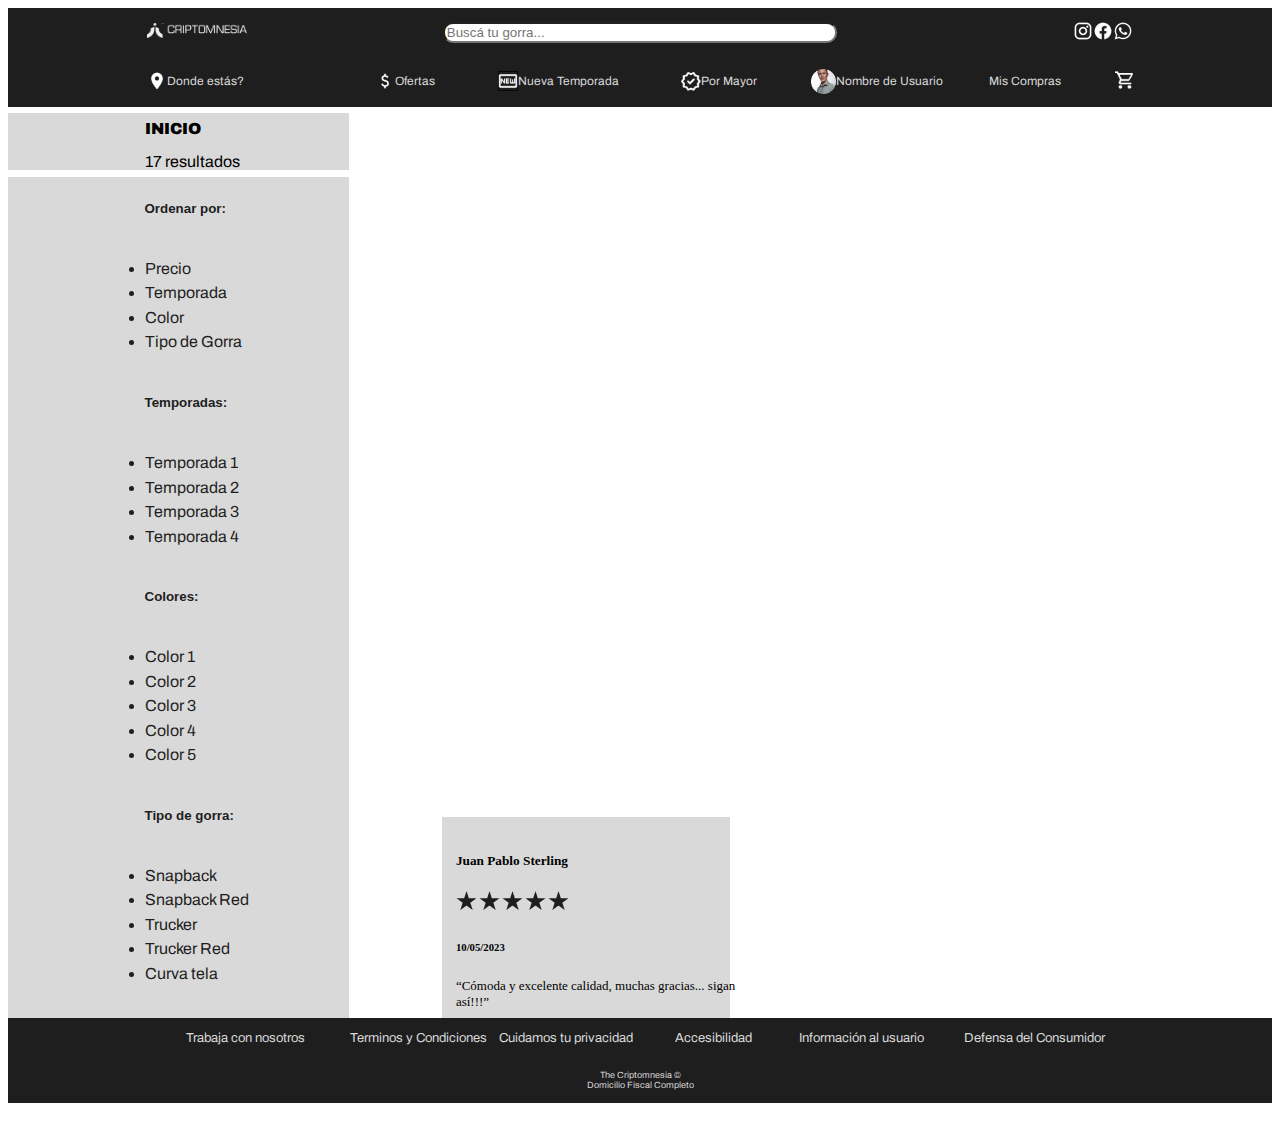
==== commit a9da3f13: "Card en Producto" ====
--- a/pages/Producto.html
+++ b/pages/Producto.html
@@ -175,7 +175,10 @@
         </div>
       </section><!--Fin de filtros  -->
       <section class="productcap"><!-- Inicio de Producto -->
-        <div></div>
+        <div class="capdetails">
+            <div class="imagescaps"></div>
+            <div class="details"></div>
+        </div>
         <div class="comments">
             <div class="card1" style="width: 18rem;">
                 <div class="card-body">
--- a/Css/style.css
+++ b/Css/style.css
@@ -1,6 +1,7 @@
 @media (min-width: 1024px) {
   .containerbodygrid {
     display: grid;
+    grid grid-template-rows: 20% 65% 15%;
     margin-bottom: 3%;
   }
 
@@ -287,18 +288,27 @@
     display: grid;
     grid-template-rows: 80% 20%;
     justify-content: left;
+    align-items: center;
     margin-left: 10%;
     margin-right: 10%;
-    padding: 2%;
+    padding: 0%;
   }
   .comments {
     background-color: #d9d9d9;
+    align-content: center;
+    padding: 5%;
+  }
+
+  .capdetails {
+    display: grid;
+    grid-template-columns: 65% 35%;
   }
 }
 @media (min-width: 768px) and (max-width: 1024px) {
   /* Estilos para tablet */
   .containerbodygrid {
     display: grid;
+    grid grid-template-rows: 20% 65% 15%;
     margin-bottom: 3%;
   }
 
@@ -586,6 +596,7 @@
   /* Estilos para tablet */
   .containerbodygrid {
     display: grid;
+    grid grid-template-rows: 20% 65% 15%;
     margin-bottom: 3%;
   }
 
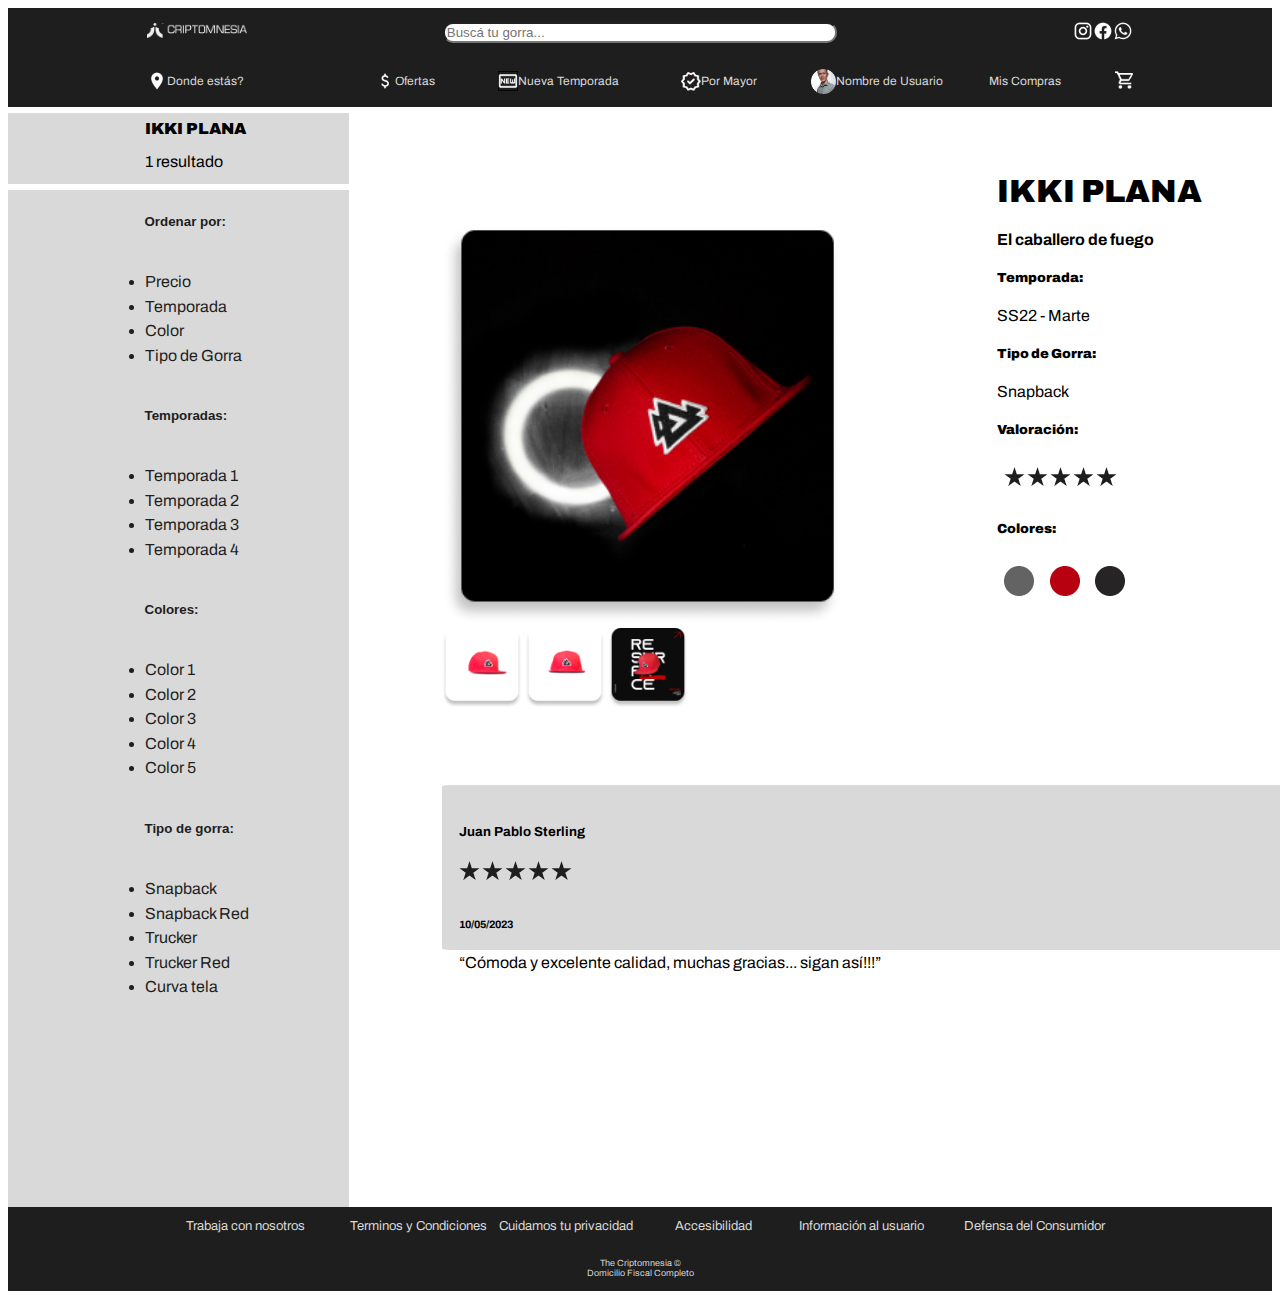
==== commit bd1fdaa7: "section cap - page producto" ====
--- a/pages/Producto.html
+++ b/pages/Producto.html
@@ -97,8 +97,8 @@
     <main class="maingeneral">
       <section class="sitefilter">
         <div class="contenedor1"><!-- Inicio Donde estoy -->
-            <h3 class="subtitle1"><b>INICIO</b></h3>
-            <p class="resultados">17 resultados</p>
+            <h3 class="subtitle1"><b>IKKI PLANA</b></h3>
+            <p class="resultados">1 resultado</p>
           </div>
         <!--Inicio de filtros  -->
         <div class="contenedor1">
@@ -176,15 +176,29 @@
       </section><!--Fin de filtros  -->
       <section class="productcap"><!-- Inicio de Producto -->
         <div class="capdetails">
-            <div class="imagescaps"></div>
-            <div class="details"></div>
+            <div class="imagescaps">
+                <img class="imageprinc" src="../Imagenes/Gorra2.png" width="400px" alt="ikkiplana">
+                
+                <img src="../Imagenes/gorra7.png" width="80px" alt="ikkiplana1">
+                <img src="../Imagenes/gorra8.png" width="80px" alt="ikkiplana2">
+                <img src="../Imagenes/Gorra9.png" width="80px" alt="ikkiplana3">
+                
+            </div>
+            <div class="details">
+                <h1><b>IKKI PLANA</b></h1>
+                <h4>El caballero de fuego</h4>
+                <h5><b>Temporada:</b></h5><p>SS22 - Marte</p>
+                <h5><b>Tipo de Gorra:</b></h5><p>Snapback</p>
+                <h5><b>Valoración:</b></h5><img class="ubicolor" src="../Imagenes/Estrellas.png" alt="estrellas">
+                <h5><b>Colores:</b></h5><img class="ubicolor" src="../Imagenes/colorgris.png" alt="estrellas"><img class="ubicolor" src="../Imagenes/colorrojo.png" alt="estrellas"><img class="ubicolor" src="../Imagenes/colornegro.png" alt="estrellas">
+            </div>
         </div>
         <div class="comments">
-            <div class="card1" style="width: 18rem;">
-                <div class="card-body">
-                <h5 class="card-title">Juan Pablo Sterling</h5> <img src="../Imagenes/Estrellas.png" alt="estrellas">
-                <h6 class="card-subtitle mb-2 text-body-secondary">10/05/2023</h6>
-                <p class="card-text">“Cómoda y excelente calidad, muchas gracias... sigan así!!!”</p>
+            <div class="card1" style="">
+                <div class="card-body1">
+                <h5 class="card-title1">Juan Pablo Sterling</h5> <img class="ubistar1" src="../Imagenes/Estrellas.png" alt="estrellas">
+                <h6 class="card-subtitle1 mb-2 text-body-secondary">10/05/2023</h6>
+                <p class="card-text1">“Cómoda y excelente calidad, muchas gracias... sigan así!!!”</p>
                 </div>
             </div> 
         </div>  
--- a/Css/style.css
+++ b/Css/style.css
@@ -1,10 +1,4 @@
 @media (min-width: 1024px) {
-  .containerbodygrid {
-    display: grid;
-    grid grid-template-rows: 20% 65% 15%;
-    margin-bottom: 3%;
-  }
-
   .header1 {
     background-color: #1e1e1e;
     font-family: "Archivo", sans-serif;
@@ -154,6 +148,7 @@
     display: grid;
     grid-template-columns: 27% 73%;
     justify-content: center;
+    min-height: 1100px;
   }
 
   .sitefilter {
@@ -286,30 +281,50 @@
   }
   .productcap {
     display: grid;
-    grid-template-rows: 80% 20%;
+    grid-template-rows: 60% 40%;
+    width: 60rem;
     justify-content: left;
-    align-items: center;
+    align-items: top;
     margin-left: 10%;
+    margin-top: 5%;
     margin-right: 10%;
     padding: 0%;
+    font-family: "Archivo", sans-serif;
+    text-decoration: none;
   }
   .comments {
     background-color: #d9d9d9;
-    align-content: center;
-    padding: 5%;
+    border-radius: 1%;
+    align-content: center;
+    padding: 2%;
+    margin-bottom: 30%;
+  }
+  .card1 {
+    margin-right: 0;
+    text-decoration-skip: 2%;
+  }
+  .ubistar1 {
+    margin-bottom: 1%;
   }
 
   .capdetails {
     display: grid;
-    grid-template-columns: 65% 35%;
+    grid-template-columns: 65% 45%;
+  }
+
+  .imagescaps {
+    justify-content: center;
+    align-content: center;
+  }
+  .imageprinc {
+    margin-right: 20%;
   }
 }
+
 @media (min-width: 768px) and (max-width: 1024px) {
   /* Estilos para tablet */
   .containerbodygrid {
     display: grid;
-    grid grid-template-rows: 20% 65% 15%;
-    margin-bottom: 3%;
   }
 
   .header1 {
@@ -596,8 +611,6 @@
   /* Estilos para tablet */
   .containerbodygrid {
     display: grid;
-    grid grid-template-rows: 20% 65% 15%;
-    margin-bottom: 3%;
   }
 
   .header1 {
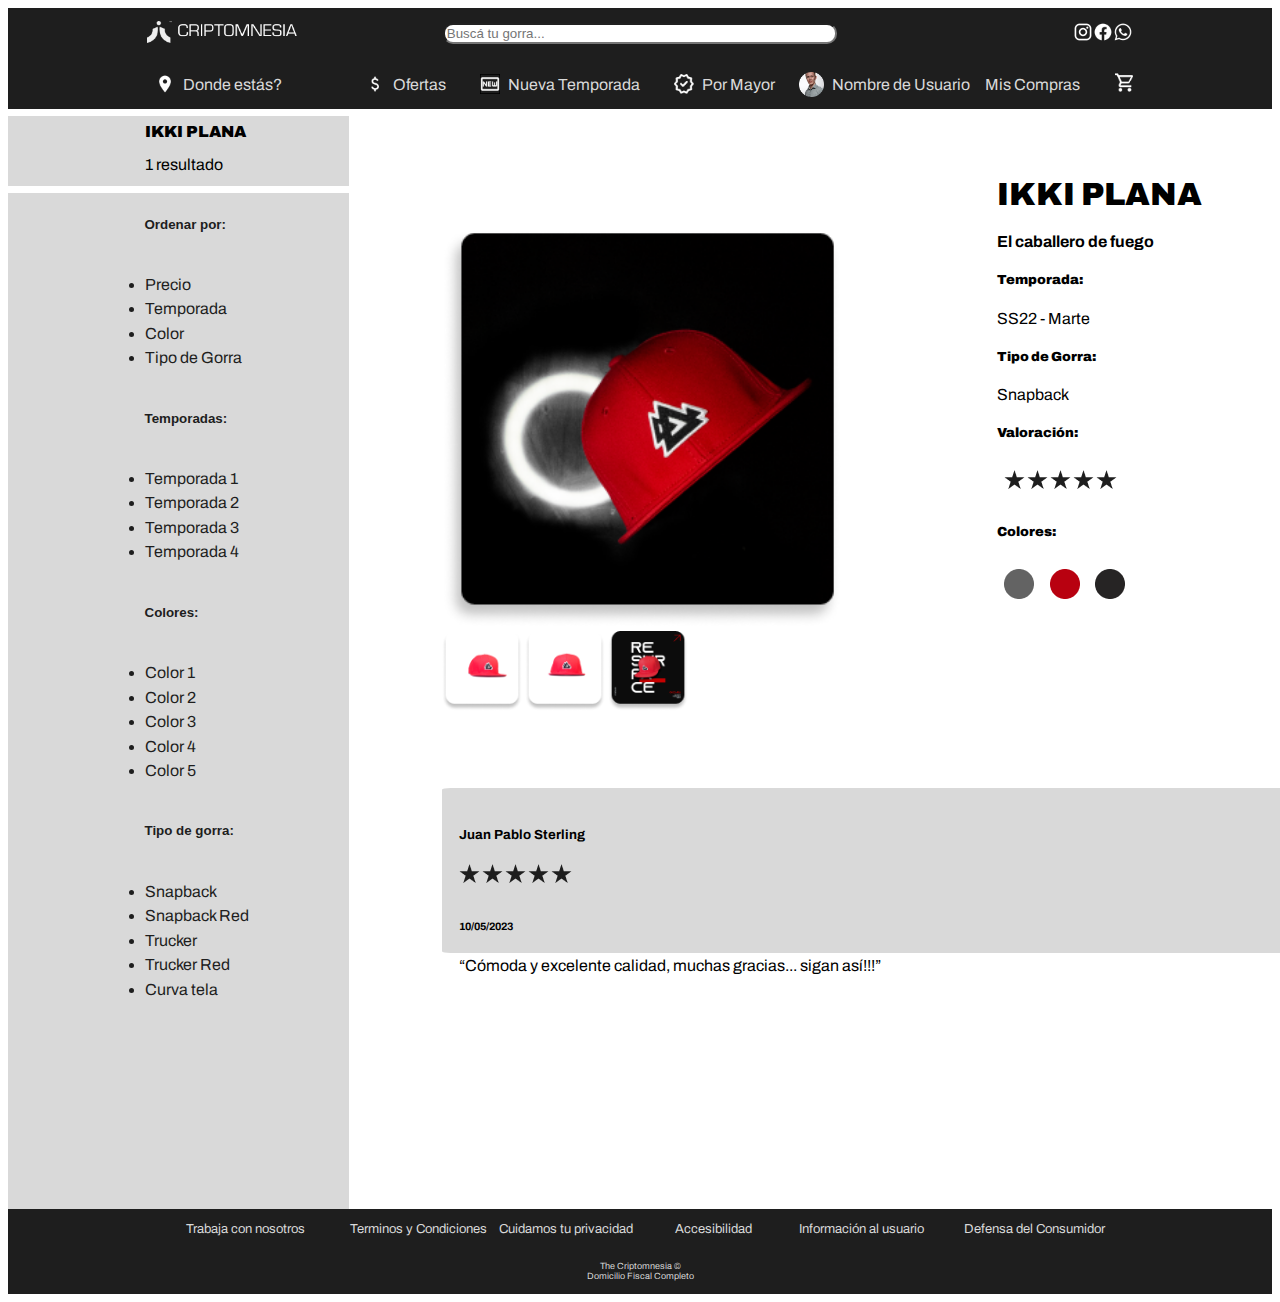
==== commit caa73e37: "modificación mejora visual navs" ====
--- a/pages/Producto.html
+++ b/pages/Producto.html
@@ -15,7 +15,7 @@
       <div class="separadorheader">
         <div class="itemsheader1">
           <a href="../index.html" target="_blank">
-            <img src="../Imagenes/LogoHeader.png" width="100" alt="Logo de la empresa" />
+            <img src="../Imagenes/LogoHeader.png" width="150" alt="Logo de la empresa" />
           </a>
         </div>
         <div class="itemsheader2">
--- a/Css/style.css
+++ b/Css/style.css
@@ -74,6 +74,8 @@
     display: flex;
     align-self: center;
     text-align: center;
+    font-size: medium;
+    margin-left: 0.5rem;
   }
   .card {
     font-family: "Archivo", sans-serif;
@@ -402,6 +404,7 @@
     display: flex;
     align-self: center;
     text-align: center;
+    margin-left: 0.5rem;
   }
   .card {
     font-family: "Archivo", sans-serif;
@@ -605,6 +608,46 @@
     color: #d9d9d9;
     font-family: "Archivo", sans-serif;
     text-decoration: none;
+  }
+  .productcap {
+    display: grid;
+    grid-template-rows: 60% 40%;
+    width: 60rem;
+    justify-content: left;
+    align-items: top;
+    margin-left: 10%;
+    margin-top: 5%;
+    margin-right: 10%;
+    padding: 0%;
+    font-family: "Archivo", sans-serif;
+    text-decoration: none;
+  }
+  .comments {
+    background-color: #d9d9d9;
+    border-radius: 1%;
+    align-content: center;
+    padding: 2%;
+    margin-bottom: 30%;
+  }
+  .card1 {
+    margin-right: 0;
+    text-decoration-skip: 2%;
+  }
+  .ubistar1 {
+    margin-bottom: 1%;
+  }
+
+  .capdetails {
+    display: grid;
+    grid-template-columns: 65% 45%;
+  }
+
+  .imagescaps {
+    justify-content: center;
+    align-content: center;
+  }
+  .imageprinc {
+    margin-right: 20%;
   }
 }
 @media (max-width: 768px) {
